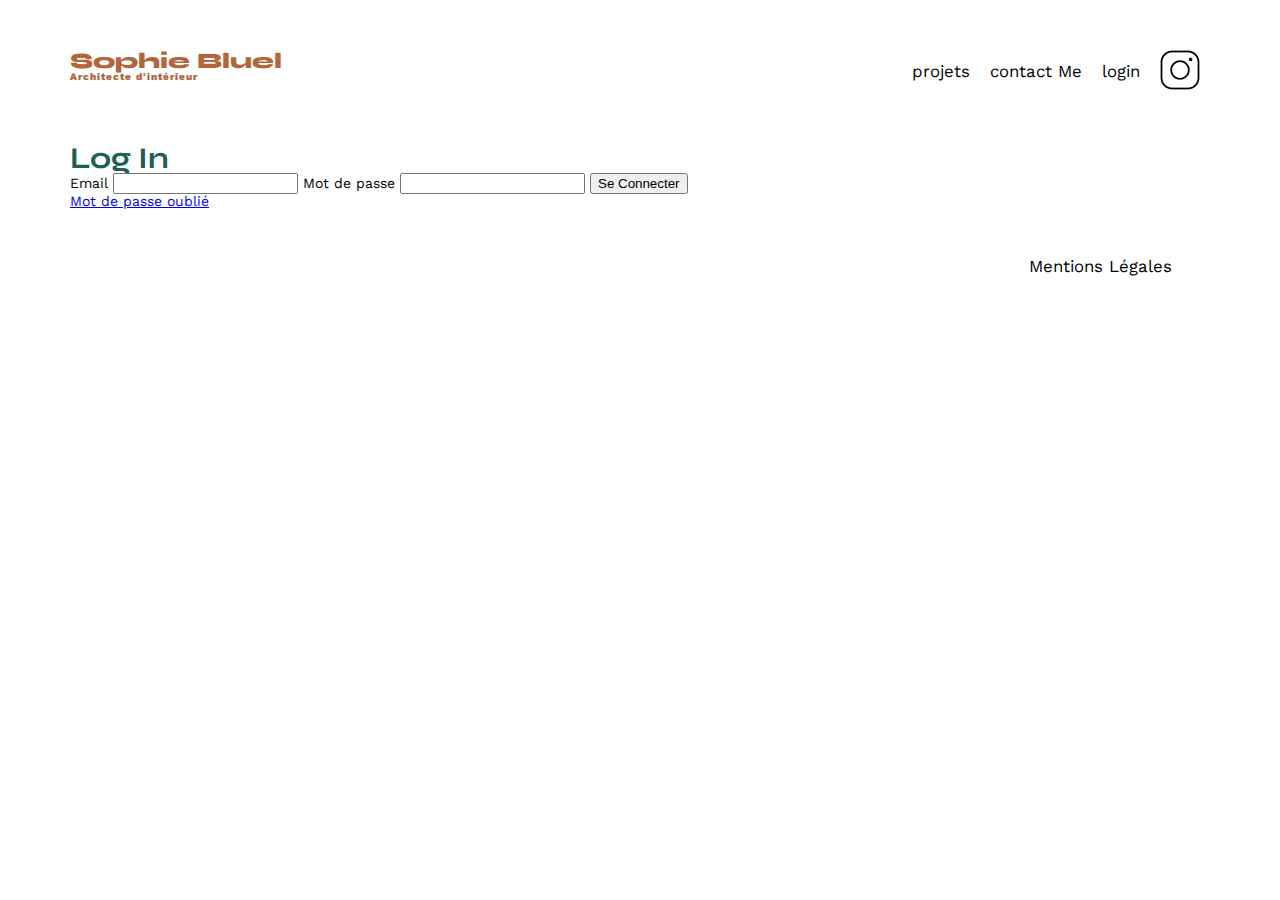
==== login.html @ 292db284 "add all modifications" ====
<!DOCTYPE html>
<html lang="fr">
<head>
    <meta charset="UTF-8">
    <meta name="viewport" content="width=device-width, initial-scale=1.0">
    <title>Login In</title>
	<meta name="viewport" content="width=device-width, initial-scale=1.0">
	<link rel="preconnect" href="https://fonts.googleapis.com">
	<link rel="preconnect" href="https://fonts.gstatic.com" crossorigin>
	<link href="https://fonts.googleapis.com/css2?family=Syne:wght@700;800&family=Work+Sans&display=swap" rel="stylesheet">
	<meta name="description" content="">
	<link rel="stylesheet" href="./assets/style.css">
</head>
<body>
    <header>
        <h1>Sophie Bluel <span>Architecte d'intérieur </span></h1>
	<nav>
		<ul>
			<li>projets</li>
			<li>contact Me</li>
			<li>login </li>
			<li><img src="./assets/icons/instagram.png" alt="Instagram"></li>
		</ul>
	</nav>
    </header>
    <main>
        <section id="Login">
            <h2>Log In</h2>
            <form id="form_login" action="#" method="post">
                <label for="email">Email</label>
                <input type="email" name="email_login" id="email_login">
              <label for="password">Mot de passe</label>
              <input type="password" name="password" id="password">
                <input type="button" id="connectBtn" value="Se Connecter">
            <p><a href="#" target="_blank">Mot de passe oublié</a></p>
            </form>
        </section>  
    </main>
    <footer>
        <nav>
            <ul>
                <li>Mentions Légales</li>
            </ul>
        </nav>
    </footer>    
    <script src="./assets/js/login.js"></script>
</body>
</html>
---- assets/style.css ----
/* http://meyerweb.com/eric/tools/css/reset/
   v2.0 | 20110126
   License: none (public domain)
*/

html, body, div, span, applet, object, iframe,
h1, h2, h3, h4, h5, h6, p, blockquote, pre,
a, abbr, acronym, address, big, cite, code,
del, dfn, em, img, ins, kbd, q, s, samp,
small, strike, strong, sub, sup, tt, var,
b, u, i, center,
dl, dt, dd, ol, ul, li,
fieldset, form, label, legend,
table, caption, tbody, tfoot, thead, tr, th, td,
article, aside, canvas, details, embed,
figure, figcaption, footer, header, hgroup,
menu, nav, output, ruby, section, summary,
time, mark, audio, video {
	margin: 0;
	padding: 0;
	border: 0;
	font-size: 100%;
	font: inherit;
	vertical-align: baseline;
}
/* HTML5 display-role reset for older browsers */
article, aside, details, figcaption, figure,
footer, header, hgroup, menu, nav, section {
	display: block;
}
body {
	line-height: 1;
}
ol, ul {
	list-style: none;
}
blockquote, q {
	quotes: none;
}
blockquote:before, blockquote:after,
q:before, q:after {
	content: '';
	content: none;
}
table {
	border-collapse: collapse;
	border-spacing: 0;
}
/** end reset css**/
body {
	max-width: 1140px;
	margin:auto;
	font-family: 'Work Sans' ;
	font-size: 14px;
}
header {
	display: flex;
	justify-content: space-between;
	margin: 50px 0
}
section {
	margin: 50px 0
}

h1{
	display: flex;
	flex-direction: column;
	font-family: 'Syne';
	font-size: 22px;
	font-weight: 800;
	color: #B1663C
}

h1 > span {
	font-family: 'Work Sans';
	font-size:10px;
	letter-spacing: 0.1em;
;
}

h2{
	font-family: 'Syne';
	font-weight: 700;
	font-size: 30px;
	color: #1D6154
}
nav ul {
	display: flex;
	align-items: center;
	list-style-type: none;

}
nav li {
	padding: 0 10px;
	font-size: 1.2em;
}

li:hover {
	color: #B1663C;
}
#introduction {
	display: flex;
	align-items: center;
}
#introduction figure {
	flex: 1
}
#introduction img {
	display: block;
	margin: auto;
	width: 80%;
}

#introduction article {
	flex: 1
}
#introduction h2 {
	margin-bottom: 1em;
}

#introduction p {
	margin-bottom: 0.5em;
}
#portfolio h2 {
	text-align: center;
	margin-bottom: 1em;
}
.gallery {
	width: 100%;
	display: grid;
	grid-template-columns: 1fr 1fr 1fr;
	grid-column-gap: 20px;
	grid-row-gap: 20px;
}

.gallery img {
	width: 100%;

}
#contact {
	width: 50%;
margin: auto;

}
#contact > * {
	text-align: center;

}
#contact h2{
	margin-bottom: 20px;
}
#contact form {
	text-align: left;
	margin-top:30px;
	display: flex;
	flex-direction: column;
}

#contact input {
	height: 50px;
	font-size: 1.2em;
	border: none;
	box-shadow: 0px 4px 14px rgba(0, 0, 0, 0.09);
}
#contact label {
	margin: 2em 0 1em 0;
}
#contact textarea {
	border: none;
	box-shadow: 0px 4px 14px rgba(0, 0, 0, 0.09);
}

input[type="submit"]{
	font-family: 'Syne';
	font-weight: 700;
	color: white;
	background-color: #1D6154;
	margin : 2em auto ;
	width: 180px;
	text-align: center;
	border-radius: 60px ;
}

footer nav ul {
	display: flex;
	justify-content: flex-end;
	margin: 2em
}
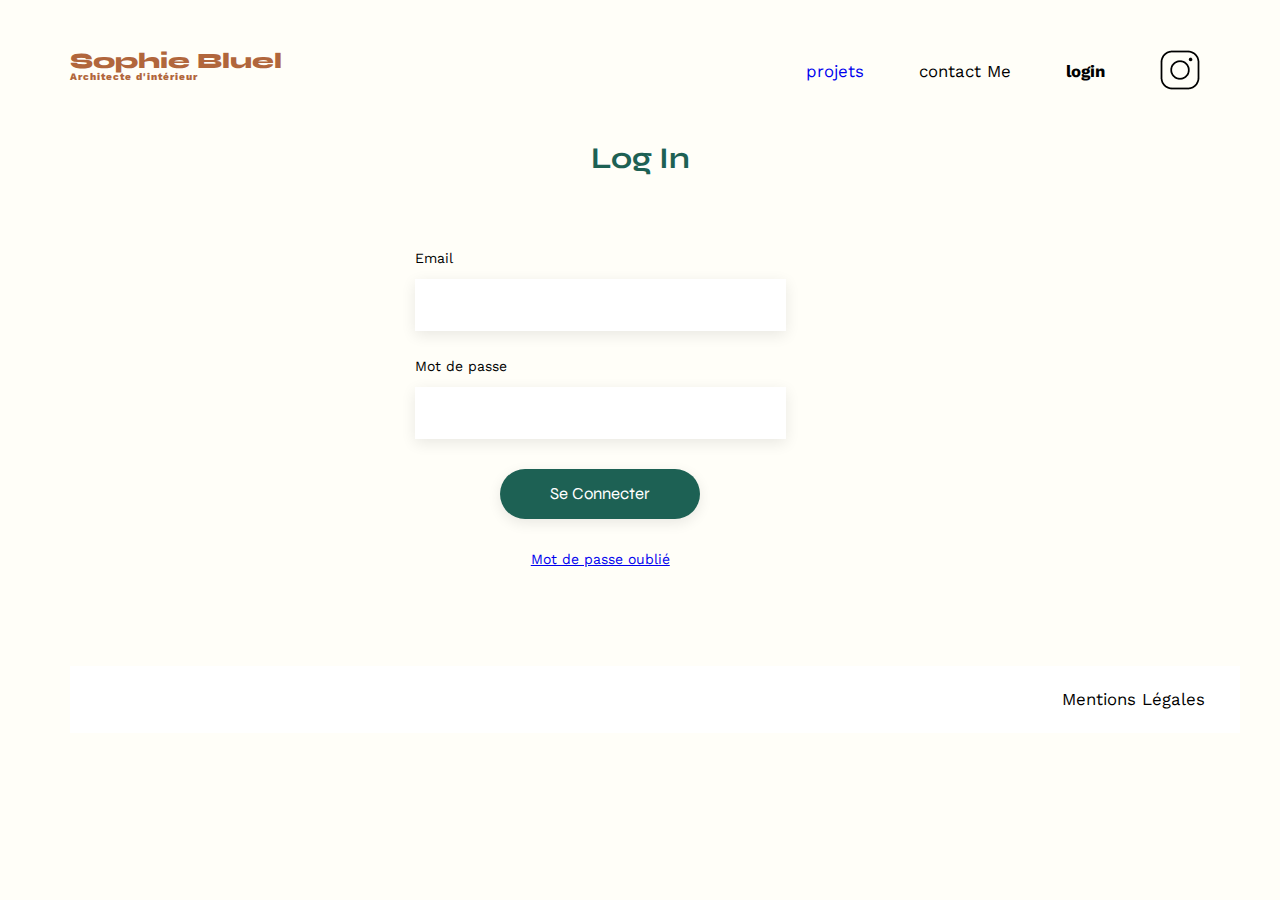
==== commit fb21594b: "add all modifications" ====
--- a/login.html
+++ b/login.html
@@ -15,10 +15,10 @@
     <header>
         <h1>Sophie Bluel <span>Architecte d'intérieur </span></h1>
 	<nav>
-		<ul>
-			<li>projets</li>
+		<ul class="nav_login">
+			<li><a href="./index.html">projets</a></li>
 			<li>contact Me</li>
-			<li>login </li>
+			<li class="nav_actif">login </li>
 			<li><img src="./assets/icons/instagram.png" alt="Instagram"></li>
 		</ul>
 	</nav>
@@ -27,12 +27,15 @@
         <section id="Login">
             <h2>Log In</h2>
             <form id="form_login" action="#" method="post">
-                <label for="email">Email</label>
+                <label for="email_login" id="email_label">Email</label>
                 <input type="email" name="email_login" id="email_login">
-              <label for="password">Mot de passe</label>
-              <input type="password" name="password" id="password">
+            
+                <label for="password" id="password_label">Mot de passe</label>
+                <input type="password" name="password" id="password">
+            
                 <input type="button" id="connectBtn" value="Se Connecter">
-            <p><a href="#" target="_blank">Mot de passe oublié</a></p>
+            
+                <p><a href="#" target="_blank">Mot de passe oublié</a></p>
             </form>
         </section>  
     </main>
--- a/assets/style.css
+++ b/assets/style.css
@@ -1,4 +1,4 @@
-/* http://meyerweb.com/eric/tools/css/reset/
+/* /* http://meyerweb.com/eric/tools/css/reset/
    v2.0 | 20110126
    License: none (public domain)
 */
@@ -52,7 +52,36 @@
 	margin:auto;
 	font-family: 'Work Sans' ;
 	font-size: 14px;
-}
+	background-color: #FFFEF8;
+
+}
+
+/* barre d'édition */
+.barre_edition{
+	display: flex;
+	width: 100%;
+	height: 45px;
+	background-color: black;
+	justify-content: center;
+	display: none;
+}
+.text_edition{
+	display: flex;
+	align-items: center;
+	justify-content: center;
+	font-family: 'Work Sans' ;
+    color: white;
+	font-size: 15px;
+	gap: 5px;
+
+}
+.fa-regular{
+	display: flex;
+	color:white;
+	width: 20px;
+	align-items: center;
+}
+
 header {
 	display: flex;
 	justify-content: space-between;
@@ -98,6 +127,12 @@
 li:hover {
 	color: #B1663C;
 }
+
+li a{
+text-decoration-line: none;
+
+}
+
 #introduction {
 	display: flex;
 	align-items: center;
@@ -121,10 +156,40 @@
 #introduction p {
 	margin-bottom: 0.5em;
 }
+
 #portfolio h2 {
 	text-align: center;
 	margin-bottom: 1em;
 }
+/* boutons des catégories */
+.categoryBtns{
+	display: flex;
+	flex-direction: row;
+	justify-content: center;
+	margin-bottom: 30px;
+}
+
+
+.button{
+	font-family: 'Syne';
+	font-weight: normal;
+	color:  #1D6154;
+	background-color: #FFFEF8;
+	border-color: #1D6154;
+	border-width: 1px;
+	margin : 5px;
+	border-radius: 30px ;
+	padding: 9px;
+	border-style: groove;
+
+
+}
+
+.button:hover{
+	background-color: #1D6154;
+	color: white;
+}
+
 .gallery {
 	width: 100%;
 	display: grid;
@@ -181,9 +246,93 @@
 	border-radius: 60px ;
 }
 
+/* login page */
+.nav_login{
+	gap: 35px;
+}
+
+.nav_login a:visited{
+color: black;
+}
+
+.nav_actif{
+	font-weight: bolder;
+}
+
+#Login {
+width: 50%;
+margin: auto;
+display: flex;
+justify-content: center;
+flex-direction: column;
+}
+
+#Login h2 {
+display: flex;
+justify-content: center;
+align-items: center;
+margin-bottom: 20px;
+
+}
+
+#Login form {
+	margin-top:30px;
+	display: flex;
+	flex-direction: column;
+	justify-content: center;
+	width: 65%;
+	margin-left: 60px;
+
+}
+#Login input {
+	justify-content: center;
+	height: 50px;
+	font-size: 1.2em;
+	border: none;
+	box-shadow: 0px 4px 14px rgba(0, 0, 0, 0.09);
+}
+#Login label {
+	margin: 2em 0 1em 0;
+}
+#Login textarea {
+	border: none;
+	box-shadow: 0px 4px 14px rgba(0, 0, 0, 0.09);
+}
+
+input[type="button"] {
+	font-family: 'Syne';
+	font-weight: normal;
+	color: white;
+	background-color: #1D6154;
+	margin : 2em auto ;
+	width: 200px;
+	display: flex;
+	align-items: center;
+	border-radius: 60px ;
+	margin-top: 30px;
+}
+#Login p {
+	display: flex;
+	justify-content: center;
+	color: #3D3D3D;
+}
+
+#Login a:visited{
+	color: #3D3D3D;
+
+}
+/* footer */
+footer{
+ background-color:white;
+margin-top: 100px;
+width: 100%;
+padding: 15px;
+
+}
+
 footer nav ul {
 	display: flex;
 	justify-content: flex-end;
-	margin: 2em
-}
-
+	padding: 10px;
+}
+
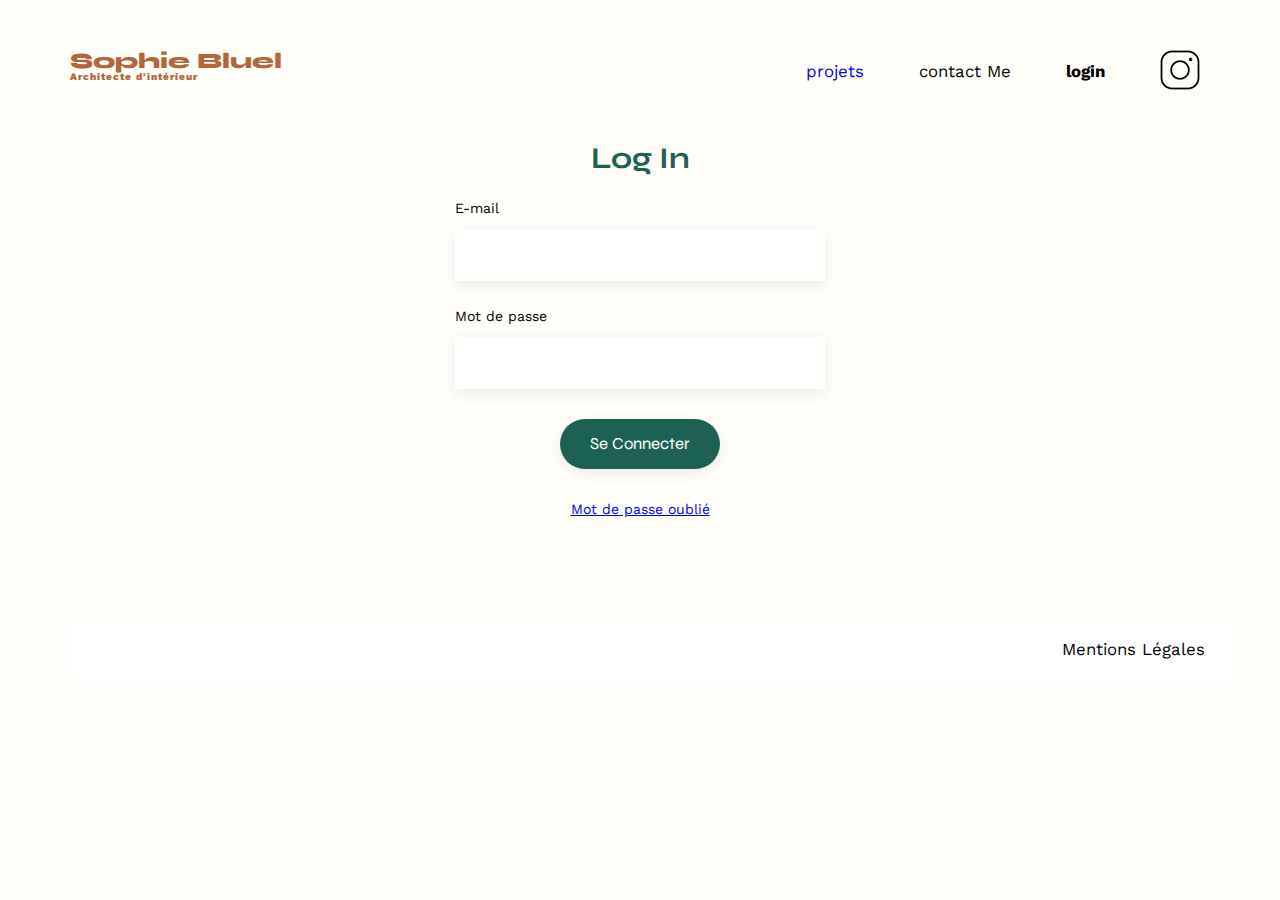
==== commit cc26d3d4: "add all" ====
--- a/login.html
+++ b/login.html
@@ -1,43 +1,46 @@
 <!DOCTYPE html>
 <html lang="fr">
+
 <head>
     <meta charset="UTF-8">
     <meta name="viewport" content="width=device-width, initial-scale=1.0">
     <title>Login In</title>
-	<meta name="viewport" content="width=device-width, initial-scale=1.0">
-	<link rel="preconnect" href="https://fonts.googleapis.com">
-	<link rel="preconnect" href="https://fonts.gstatic.com" crossorigin>
-	<link href="https://fonts.googleapis.com/css2?family=Syne:wght@700;800&family=Work+Sans&display=swap" rel="stylesheet">
-	<meta name="description" content="">
-	<link rel="stylesheet" href="./assets/style.css">
+    <meta name="viewport" content="width=device-width, initial-scale=1.0">
+    <link rel="preconnect" href="https://fonts.googleapis.com">
+    <link rel="preconnect" href="https://fonts.gstatic.com" crossorigin>
+    <link href="https://fonts.googleapis.com/css2?family=Syne:wght@700;800&family=Work+Sans&display=swap"
+        rel="stylesheet">
+    <meta name="description" content="">
+    <link rel="stylesheet" href="./assets/style.css">
 </head>
+
 <body>
     <header>
         <h1>Sophie Bluel <span>Architecte d'intérieur </span></h1>
-	<nav>
-		<ul class="nav_login">
-			<li><a href="./index.html">projets</a></li>
-			<li>contact Me</li>
-			<li class="nav_actif">login </li>
-			<li><img src="./assets/icons/instagram.png" alt="Instagram"></li>
-		</ul>
-	</nav>
+        <nav>
+            <ul class="nav_login">
+                <li><a href="./index.html">projets</a></li>
+                <li>contact Me</li>
+                <li class="nav_actif">login </li>
+                <li><img src="./assets/icons/instagram.png" alt="Instagram"></li>
+            </ul>
+        </nav>
     </header>
     <main>
         <section id="Login">
             <h2>Log In</h2>
             <form id="form_login" action="#" method="post">
-                <label for="email_login" id="email_label">Email</label>
+                <label for="email_login" id="email_label">E-mail</label>
                 <input type="email" name="email_login" id="email_login">
-            
+
                 <label for="password" id="password_label">Mot de passe</label>
                 <input type="password" name="password" id="password">
-            
+
                 <input type="button" id="connectBtn" value="Se Connecter">
-            
+
                 <p><a href="#" target="_blank">Mot de passe oublié</a></p>
             </form>
-        </section>  
+        </section>
     </main>
     <footer>
         <nav>
@@ -45,7 +48,8 @@
                 <li>Mentions Légales</li>
             </ul>
         </nav>
-    </footer>    
+    </footer>
     <script src="./assets/js/login.js"></script>
 </body>
+
 </html>--- a/assets/style.css
+++ b/assets/style.css
@@ -3,19 +3,87 @@
    License: none (public domain)
 */
 
-html, body, div, span, applet, object, iframe,
-h1, h2, h3, h4, h5, h6, p, blockquote, pre,
-a, abbr, acronym, address, big, cite, code,
-del, dfn, em, img, ins, kbd, q, s, samp,
-small, strike, strong, sub, sup, tt, var,
-b, u, i, center,
-dl, dt, dd, ol, ul, li,
-fieldset, form, label, legend,
-table, caption, tbody, tfoot, thead, tr, th, td,
-article, aside, canvas, details, embed,
-figure, figcaption, footer, header, hgroup,
-menu, nav, output, ruby, section, summary,
-time, mark, audio, video {
+html,
+body,
+div,
+span,
+applet,
+object,
+iframe,
+h1,
+h2,
+h3,
+h4,
+h5,
+h6,
+p,
+blockquote,
+pre,
+a,
+abbr,
+acronym,
+address,
+big,
+cite,
+code,
+del,
+dfn,
+em,
+img,
+ins,
+kbd,
+q,
+s,
+samp,
+small,
+strike,
+strong,
+sub,
+sup,
+tt,
+var,
+b,
+u,
+i,
+center,
+dl,
+dt,
+dd,
+ol,
+ul,
+li,
+fieldset,
+form,
+label,
+legend,
+table,
+caption,
+tbody,
+tfoot,
+thead,
+tr,
+th,
+td,
+article,
+aside,
+canvas,
+details,
+embed,
+figure,
+figcaption,
+footer,
+header,
+hgroup,
+menu,
+nav,
+output,
+ruby,
+section,
+summary,
+time,
+mark,
+audio,
+video {
 	margin: 0;
 	padding: 0;
 	border: 0;
@@ -23,61 +91,83 @@
 	font: inherit;
 	vertical-align: baseline;
 }
+
 /* HTML5 display-role reset for older browsers */
-article, aside, details, figcaption, figure,
-footer, header, hgroup, menu, nav, section {
+article,
+aside,
+details,
+figcaption,
+figure,
+footer,
+header,
+hgroup,
+menu,
+nav,
+section {
 	display: block;
 }
+
 body {
 	line-height: 1;
 }
-ol, ul {
+
+ol,
+ul {
 	list-style: none;
 }
-blockquote, q {
+
+blockquote,
+q {
 	quotes: none;
 }
-blockquote:before, blockquote:after,
-q:before, q:after {
+
+blockquote:before,
+blockquote:after,
+q:before,
+q:after {
 	content: '';
 	content: none;
 }
+
 table {
 	border-collapse: collapse;
 	border-spacing: 0;
 }
+
 /** end reset css**/
 body {
 	max-width: 1140px;
-	margin:auto;
-	font-family: 'Work Sans' ;
+	margin: auto;
+	font-family: 'Work Sans';
 	font-size: 14px;
 	background-color: #FFFEF8;
 
 }
 
-/* barre d'édition */
-.barre_edition{
+/************** barre d'édition **************/
+.barre_edition {
 	display: flex;
 	width: 100%;
 	height: 45px;
 	background-color: black;
 	justify-content: center;
-	display: none;
-}
-.text_edition{
-	display: flex;
-	align-items: center;
-	justify-content: center;
-	font-family: 'Work Sans' ;
-    color: white;
+	/* display: none; */
+}
+
+.text_edition {
+	display: flex;
+	align-items: center;
+	justify-content: center;
+	font-family: 'Work Sans';
+	color: white;
 	font-size: 15px;
 	gap: 5px;
 
 }
-.fa-regular{
-	display: flex;
-	color:white;
+
+.fa-regular {
+	display: flex;
+	color: white;
 	width: 20px;
 	align-items: center;
 }
@@ -87,11 +177,12 @@
 	justify-content: space-between;
 	margin: 50px 0
 }
+
 section {
 	margin: 50px 0
 }
 
-h1{
+h1 {
 	display: flex;
 	flex-direction: column;
 	font-family: 'Syne';
@@ -100,25 +191,27 @@
 	color: #B1663C
 }
 
-h1 > span {
+h1>span {
 	font-family: 'Work Sans';
-	font-size:10px;
+	font-size: 10px;
 	letter-spacing: 0.1em;
-;
-}
-
-h2{
+	;
+}
+
+h2 {
 	font-family: 'Syne';
 	font-weight: 700;
 	font-size: 30px;
 	color: #1D6154
 }
+
 nav ul {
 	display: flex;
 	align-items: center;
 	list-style-type: none;
 
 }
+
 nav li {
 	padding: 0 10px;
 	font-size: 1.2em;
@@ -128,18 +221,30 @@
 	color: #B1663C;
 }
 
-li a{
-text-decoration-line: none;
-
-}
+li a {
+	text-decoration-line: none;
+
+}
+
+li a:visited {
+	color: black;
+}
+
+li a:hover {
+	color: #B1663C;
+
+}
+
 
 #introduction {
 	display: flex;
 	align-items: center;
 }
+
 #introduction figure {
 	flex: 1
 }
+
 #introduction img {
 	display: block;
 	margin: auto;
@@ -149,6 +254,7 @@
 #introduction article {
 	flex: 1
 }
+
 #introduction h2 {
 	margin-bottom: 1em;
 }
@@ -161,8 +267,9 @@
 	text-align: center;
 	margin-bottom: 1em;
 }
-/* boutons des catégories */
-.categoryBtns{
+
+/* *******boutons des catégories *****/
+.categoryBtns {
 	display: flex;
 	flex-direction: row;
 	justify-content: center;
@@ -170,22 +277,27 @@
 }
 
 
-.button{
+.button {
 	font-family: 'Syne';
 	font-weight: normal;
-	color:  #1D6154;
+	color: #1D6154;
 	background-color: #FFFEF8;
 	border-color: #1D6154;
 	border-width: 1px;
-	margin : 5px;
-	border-radius: 30px ;
+	margin: 5px;
+	border-radius: 30px;
 	padding: 9px;
 	border-style: groove;
 
 
 }
 
-.button:hover{
+.button_actif {
+	background-color: #1D6154;
+	color: white;
+}
+
+.button:hover {
 	background-color: #1D6154;
 	color: white;
 }
@@ -202,21 +314,25 @@
 	width: 100%;
 
 }
+
 #contact {
 	width: 50%;
-margin: auto;
-
-}
-#contact > * {
+	margin: auto;
+
+}
+
+#contact>* {
 	text-align: center;
 
 }
-#contact h2{
+
+#contact h2 {
 	margin-bottom: 20px;
 }
+
 #contact form {
 	text-align: left;
-	margin-top:30px;
+	margin-top: 30px;
 	display: flex;
 	flex-direction: column;
 }
@@ -227,63 +343,69 @@
 	border: none;
 	box-shadow: 0px 4px 14px rgba(0, 0, 0, 0.09);
 }
+
 #contact label {
 	margin: 2em 0 1em 0;
 }
+
 #contact textarea {
 	border: none;
 	box-shadow: 0px 4px 14px rgba(0, 0, 0, 0.09);
 }
 
-input[type="submit"]{
+input[type="submit"] {
 	font-family: 'Syne';
 	font-weight: 700;
 	color: white;
 	background-color: #1D6154;
-	margin : 2em auto ;
+	margin: 2em auto;
 	width: 180px;
 	text-align: center;
-	border-radius: 60px ;
-}
-
-/* login page */
-.nav_login{
+	border-radius: 60px;
+}
+
+/************ login page **************/
+.nav_login {
 	gap: 35px;
 }
 
-.nav_login a:visited{
-color: black;
-}
-
-.nav_actif{
+.nav_login a:visited {
+	color: black;
+}
+
+.nav_login a:hover {
+	color: #B1663C;
+}
+
+.nav_actif {
 	font-weight: bolder;
 }
 
 #Login {
-width: 50%;
-margin: auto;
-display: flex;
-justify-content: center;
-flex-direction: column;
+	width: 65%;
+	margin: auto;
+	display: flex;
+	justify-content: center;
+	align-items: center;
+
+	flex-direction: column;
 }
 
 #Login h2 {
-display: flex;
-justify-content: center;
-align-items: center;
-margin-bottom: 20px;
+	display: flex;
+	justify-content: center;
+	align-items: center;
 
 }
 
 #Login form {
-	margin-top:30px;
 	display: flex;
 	flex-direction: column;
 	justify-content: center;
-	width: 65%;
-	margin-left: 60px;
-
-}
+	width: 50%;
+
+}
+
 #Login input {
 	justify-content: center;
 	height: 50px;
@@ -291,9 +413,11 @@
 	border: none;
 	box-shadow: 0px 4px 14px rgba(0, 0, 0, 0.09);
 }
+
 #Login label {
 	margin: 2em 0 1em 0;
 }
+
 #Login textarea {
 	border: none;
 	box-shadow: 0px 4px 14px rgba(0, 0, 0, 0.09);
@@ -304,29 +428,31 @@
 	font-weight: normal;
 	color: white;
 	background-color: #1D6154;
-	margin : 2em auto ;
-	width: 200px;
-	display: flex;
-	align-items: center;
-	border-radius: 60px ;
+	margin: 2em auto;
+	width: 160px;
+	display: flex;
+	align-items: center;
+	border-radius: 60px;
 	margin-top: 30px;
 }
+
 #Login p {
 	display: flex;
 	justify-content: center;
 	color: #3D3D3D;
 }
 
-#Login a:visited{
+#Login a:visited {
 	color: #3D3D3D;
 
 }
-/* footer */
-footer{
- background-color:white;
-margin-top: 100px;
-width: 100%;
-padding: 15px;
+
+/************* footer **************/
+footer {
+	background-color: white;
+	margin-top: 100px;
+	width: 100%;
+	padding: 15px;
 
 }
 
@@ -334,5 +460,4 @@
 	display: flex;
 	justify-content: flex-end;
 	padding: 10px;
-}
-
+}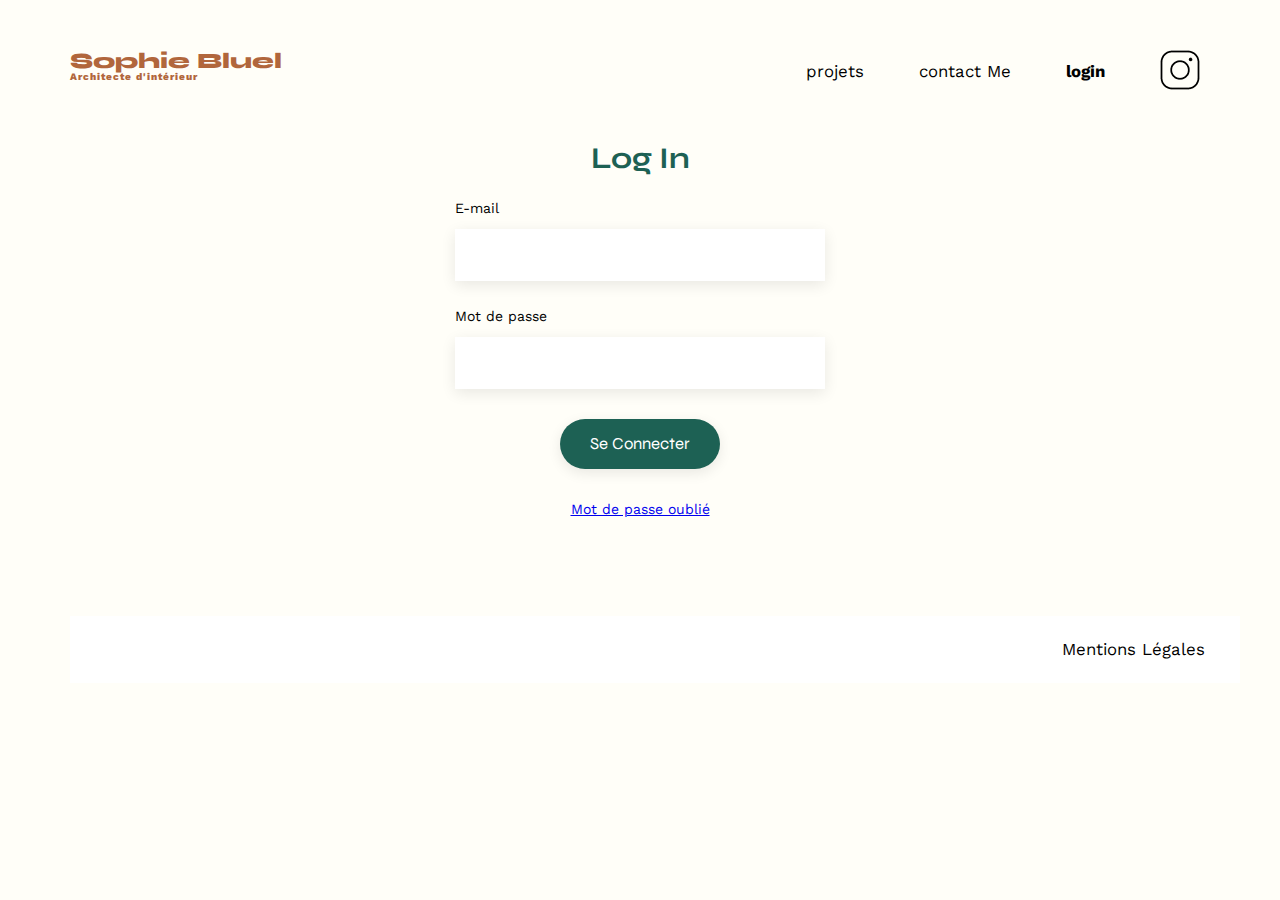
==== commit 4d126e80: "add modif code JS" ====
--- a/login.html
+++ b/login.html
@@ -11,7 +11,7 @@
     <link href="https://fonts.googleapis.com/css2?family=Syne:wght@700;800&family=Work+Sans&display=swap"
         rel="stylesheet">
     <meta name="description" content="">
-    <link rel="stylesheet" href="./assets/style.css">
+    <link rel="stylesheet" href="/style.css">
 </head>
 
 <body>
@@ -50,6 +50,7 @@
         </nav>
     </footer>
     <script src="./assets/js/login.js"></script>
+    <script src="./assets/js/main.js"></script>
 </body>
 
 </html>--- a/style.css
+++ b/style.css
@@ -0,0 +1,822 @@
+/*# sourceMappingURL=style.css.map */
+/* /* /* http://meyerweb.com/eric/tools/css/reset/
+   v2.0 | 20110126
+   License: none (public domain)
+*/
+
+html,
+body,
+div,
+span,
+applet,
+object,
+iframe,
+h1,
+h2,
+h3,
+h4,
+h5,
+h6,
+p,
+blockquote,
+pre,
+a,
+abbr,
+acronym,
+address,
+big,
+cite,
+code,
+del,
+dfn,
+em,
+img,
+ins,
+kbd,
+q,
+s,
+samp,
+small,
+strike,
+strong,
+sub,
+sup,
+tt,
+var,
+b,
+u,
+i,
+center,
+dl,
+dt,
+dd,
+ol,
+ul,
+li,
+fieldset,
+form,
+label,
+legend,
+table,
+caption,
+tbody,
+tfoot,
+thead,
+tr,
+th,
+td,
+article,
+aside,
+canvas,
+details,
+embed,
+figure,
+figcaption,
+footer,
+header,
+hgroup,
+menu,
+nav,
+output,
+ruby,
+section,
+summary,
+time,
+mark,
+audio,
+video {
+	margin: 0;
+	padding: 0;
+	border: 0;
+	font-size: 100%;
+	font: inherit;
+	vertical-align: baseline;
+}
+
+/* HTML5 display-role reset for older browsers */
+article,
+aside,
+details,
+figcaption,
+figure,
+footer,
+header,
+hgroup,
+menu,
+nav,
+section {
+	display: block;
+}
+
+body {
+	line-height: 1;
+}
+
+ol,
+ul {
+	list-style: none;
+}
+
+blockquote,
+q {
+	quotes: none;
+}
+
+blockquote:before,
+blockquote:after,
+q:before,
+q:after {
+	content: '';
+	content: none;
+}
+
+table {
+	border-collapse: collapse;
+	border-spacing: 0;
+}
+
+/** end reset css**/
+body {
+	max-width: 1140px;
+	margin: auto;
+	font-family: 'Work Sans';
+	font-size: 14px;
+	background-color: #FFFEF8;
+
+}
+
+/************** barre d'édition **************/
+.barre_edition {
+	display: flex;
+	width: 100%;
+	height: 55px;
+	background-color: black;
+}
+
+.text_edition {
+	display: flex;
+	align-items:center;
+	justify-content: center;
+	text-align: center;
+	align-self: center;
+	font-family: 'Work Sans';
+	color: white;
+	font-size: 16px;
+	gap: 15px;
+	padding-top: 15px;
+
+}
+
+p .fa-pen-to-square {
+	display: flex;
+	color: white;
+	width: 10px;
+	align-items: center;
+}
+
+header {
+	display: flex;
+	justify-content: space-between;
+	margin: 50px 0
+}
+
+section {
+	margin: 50px 0
+}
+
+h1 {
+	display: flex;
+	flex-direction: column;
+	font-family: 'Syne';
+	font-size: 22px;
+	font-weight: 800;
+	color: #B1663C
+}
+
+h1>span {
+	font-family: 'Work Sans';
+	font-size: 10px;
+	letter-spacing: 0.1em;
+	;
+}
+
+h2 {
+	font-family: 'Syne';
+	font-weight: 700;
+	font-size: 30px;
+	color: #1D6154
+}
+
+nav ul {
+	display: flex;
+	align-items: center;
+	list-style-type: none;
+
+}
+
+nav li {
+	padding: 0 10px;
+	font-size: 1.2em;
+}
+
+li:hover {
+	color: #000000;
+	font-weight: bolder;
+}
+
+li a {
+	text-decoration-line: none;
+	color: black;
+
+
+}
+
+li a:visited {
+	color: black;
+}
+
+li a:hover {
+	color: #000000;
+	font-weight: bolder;
+
+}
+
+
+#introduction {
+	display: flex;
+	align-items: center;
+}
+
+#introduction figure {
+	flex: 1
+}
+
+#introduction img {
+	display: block;
+	margin: auto;
+	width: 80%;
+}
+
+#introduction article {
+	flex: 1
+}
+
+#introduction h2 {
+	margin-bottom: 1em;
+}
+
+#introduction p {
+	margin-bottom: 0.5em;
+}
+
+#portfolio h2 {
+	text-align: center;
+	margin-bottom: 1em;
+}
+
+/********** BTN pour modifier les travaux *************/
+.modifier_works {
+	display: flex;
+	padding-left: 690px;
+	margin-top: -52px;
+	margin-bottom: 40px;
+}
+
+.btnModif {
+	display: flex;
+	font-family: "Work Sans";
+	border: none;
+	color: #000;
+	font-size: 14px;
+	text-align: center;
+	background-color: #FFFEF8;
+	gap: 7px;
+
+}
+
+.fa-pen-to-square {
+	color: black;
+
+}
+
+/*********** Fenêtre modale Gallery ***************/
+#modale {
+	display: none;
+	position: fixed;
+	z-index: 1;
+	padding-top: 100px;
+	left: 0;
+	top: 0;
+	width: 100%;
+	height: 100%;
+	background-color: rgb(0, 0, 0);
+	background-color: rgba(0, 0, 0, 0.4);
+
+}
+
+#modale-gallery {
+	background-color: #fefefe;
+	margin: auto;
+	border: 1px solid #888;
+	width: 30%;
+	padding: 60px;
+	height: 450px;
+	border-radius: 10px;
+}
+
+#gallery-content {
+	margin: auto;
+	border-bottom: 1px solid #888;
+	display: flex;
+	flex-direction: row;
+	justify-content: center;
+	flex-wrap: wrap;
+	overflow: auto;
+	padding-top: 20px;
+	gap: 10px;
+}
+
+.modale-title {
+	padding-bottom: 10px;
+	font-family: "Work Sans";
+	font-weight: normal;
+	font-size: 20px;
+	color: black;
+	display: flex;
+	height: 0;
+	justify-content: center;
+}
+
+.cardImg img {
+	display: flex;
+	width: 100%;
+	object-fit: cover;
+}
+
+.cardImg {
+	width: 15%;
+	padding-bottom: 20px;
+}
+
+/*********** icone supprimer ************/
+.fa-trash-can {
+	background-color: #000;
+	padding: 11px;
+	color: white;
+	height: 0px;
+	width: 0px;
+	display: flex;
+	justify-content: center;
+	align-items: center;
+	position: absolute;
+	margin-top: -87px;
+	margin-left: 42px;
+	border-radius: 3px;
+}
+
+/******* close btn gallery ********/
+.close {
+	color: black;
+	font-size: 22px;
+	font-weight: bold;
+	height: 0;
+	display: flex;
+	position: absolute;
+	float: right;
+	margin-top: -42px;
+	left: 1010px;
+}
+
+.close:hover,
+.close:focus {
+	cursor: pointer;
+}
+
+/*********** Bouton ajout des images *********/
+.Btn-Ajouter {
+	display: flex;
+	justify-content: center;
+	padding-top: 30px;
+}
+
+.Ajout-Img {
+	font-family: 'Syne';
+	font-weight: normal;
+	color: white;
+	background-color: #1D6154;
+	border-radius: 35px;
+	padding: 11px;
+	width: 250px;
+	border-style: none;
+}
+
+/********* Modale Formulaire d'ajout ************/
+#modale-form {
+	background-color: #fefefe;
+	margin: auto;
+	border:auto;
+	width: 30%;
+	padding: 60px;
+	height: 450px;
+	border-radius: 10px;
+	display: flex;
+	flex-direction: column;
+	justify-content: center;
+	align-items: center;
+
+}
+
+#form-content {
+	display: flex;
+	flex-direction: column;
+	justify-content: center;
+	align-items: center;
+	background-color: #fefefe;
+	margin: auto;
+	border:none;
+	width: 100%;
+	
+}
+
+/****** insérer image *********/
+#uploadForm {
+	display: flex;
+	flex-direction: column;
+	align-items: center;
+	justify-content: center;
+	width: 100%;
+	gap: 20px;
+}
+
+#upload-Img {
+	display: flex;
+	flex-direction: column;
+	align-items: center;
+	justify-content: center;
+	background-color: #E8F1F6;
+	padding: 15px;
+	height: 135px;
+	width: 78%;
+	gap: 10px;
+}
+
+#upload-Img .fa-image {
+	color: #B9C5CC;
+	font-size: 70px;
+
+}
+
+.picture {
+	object-fit: contain;
+	display: flex;
+	height: 100px;
+
+}
+
+.add-picture {
+	font-weight: 600;
+	color: #306685;
+	background-color: rgba(196, 189, 189, 0.816);
+	border-radius: 35px;
+	padding: 11px;
+	width: 170px;
+	border-style: none;
+	display: flex;
+	justify-content: center;	
+	cursor: pointer;
+}
+
+#imageUnput {
+	position: absolute;
+	width: 0.1%;
+	height: 0.1px;
+	overflow: hidden;
+	opacity: 0;
+	z-index: -1;
+}
+ input[type="file" i]{
+display: none;
+}
+
+.modaleform_text {
+	font-weight: normal;
+	font-size: 12px;
+	color: #444444;
+}
+
+/********Formulaire Titre  & catégrorie **********/
+#title {
+	width: 85%;
+	border: none;
+	box-shadow: 0px 4px 14px rgba(0, 0, 0, 0.09);
+	height: 35px;
+	display: flex;
+	flex-direction: row;
+	font-family: "Work Sans";
+	color: #444;
+}
+
+.title-formulaire {
+	font-family: "Work Sans";
+	font-size: 14px;
+	font-weight: 500;
+	color: #3D3D3D;
+	display: flex;
+	flex-direction: row;
+	margin-left: -360px;
+	margin-bottom: -10px;
+}
+
+#category {
+	width: 85%;
+	border: none;
+	box-shadow: 0px 4px 14px rgba(0, 0, 0, 0.09);
+	height: 35px;
+	display: flex;
+	flex-direction: row;
+	font-family: "Work Sans";
+	color: #444;
+}
+
+.title-category {
+	font-family: "Work Sans";
+	font-weight: 500;
+	font-size: 14px;
+	color: #3D3D3D;
+	display: flex;
+	flex-direction: row;
+	margin-left: -320px;
+    margin-bottom: -10px;
+}
+
+/************header form**********/
+.fa-arrow-left {
+	color: black;
+	font-size: 18px;
+	font-weight: bold;
+	height: 0;
+	display: flex;
+	position: absolute;
+	float: left;
+	margin-top: -42px;
+	left: 500px;
+}
+
+.fa-arrow-left:hover,
+.fa-arrow-left:focus {
+	cursor: pointer;
+}
+
+.close-form {
+	color: black;
+	font-size: 20px;
+	font-weight: bold;
+	display: flex;
+	position: absolute;
+	float: right;
+	margin-top: -42px;
+	left: 1010px;
+}
+
+.close-form:hover,
+.close-form:focus {
+	cursor: pointer;
+}
+
+
+.form-title {
+	font-weight: normal;
+	font-family: "Work Sans";
+	font-size: 20px;
+	color: black;
+	display: flex;
+	flex-direction: row;
+	height: 0;
+	justify-content: center;
+	align-items: center;
+	padding-bottom: 15px;
+}
+
+
+
+/**********footer form***********/
+.form-bottom-line{
+	width: 85%;
+	color: #B3B3B3;
+	margin-top: 15px;
+}
+
+.Btn-valider {
+	display: flex;
+	justify-content: center;
+}
+
+.valider-ajout {
+	font-family: 'Syne';
+	font-weight: normal;
+	color: white;
+	background-color: #A7A7A7;
+	border-radius: 35px;
+	padding: 11px;
+	width: 220px;
+	border-style: none;
+}
+
+.valider-ajout_active {
+	background-color: #1D6154;
+}
+
+/******** boutons catégories du site ********/
+.categoryBtns {
+	display: flex;
+	flex-direction: row;
+	justify-content: center;
+	margin-bottom: 30px;
+}
+
+
+.button {
+	font-family: 'Syne';
+	font-weight: normal;
+	color: #1D6154;
+	background-color: #FFFEF8;
+	border-color: #1D6154;
+	border-width: 1px;
+	margin: 5px;
+	border-radius: 30px;
+	padding: 9px;
+	border-style: groove;
+
+
+}
+
+.button_actif {
+	background-color: #1D6154;
+	color: white;
+}
+
+.button:hover {
+	background-color: #1D6154;
+	color: white;
+}
+
+.gallery {
+	width: 100%;
+	display: grid;
+	grid-template-columns: 1fr 1fr 1fr;
+	grid-column-gap: 20px;
+	grid-row-gap: 20px;
+}
+
+.gallery img {
+	width: 100%;
+
+}
+
+#contact {
+	width: 50%;
+	margin: auto;
+
+}
+
+#contact>* {
+	text-align: center;
+
+}
+
+#contact h2 {
+	margin-bottom: 20px;
+}
+
+#contact form {
+	text-align: left;
+	margin-top: 30px;
+	display: flex;
+	flex-direction: column;
+}
+
+#contact input {
+	height: 50px;
+	font-size: 1.2em;
+	border: none;
+	box-shadow: 0px 4px 14px rgba(0, 0, 0, 0.09);
+}
+
+#contact label {
+	margin: 2em 0 1em 0;
+}
+
+#contact textarea {
+	border: none;
+	box-shadow: 0px 4px 14px rgba(0, 0, 0, 0.09);
+}
+
+input[type="submit"] {
+	font-family: 'Syne';
+	font-weight: 700;
+	color: white;
+	background-color: #1D6154;
+	margin: 2em auto;
+	width: 180px;
+	text-align: center;
+	border-radius: 60px;
+}
+
+/************ login page **************/
+.nav_login {
+	gap: 35px;
+}
+
+.nav_login a:visited {
+	color: black;
+}
+
+.nav_login a:hover {
+	color: #000000;
+	font-weight: bolder;
+}
+
+.nav_actif {
+	font-weight: bolder;
+}
+
+#Login {
+	width: 65%;
+	margin: auto;
+	display: flex;
+	justify-content: center;
+	align-items: center;
+
+	flex-direction: column;
+}
+
+#Login h2 {
+	display: flex;
+	justify-content: center;
+	align-items: center;
+
+}
+
+#Login form {
+	display: flex;
+	flex-direction: column;
+	justify-content: center;
+	width: 50%;
+
+}
+
+#Login input {
+	justify-content: center;
+	height: 50px;
+	font-size: 1.2em;
+	border: none;
+	box-shadow: 0px 4px 14px rgba(0, 0, 0, 0.09);
+}
+
+#Login label {
+	margin: 2em 0 1em 0;
+}
+
+#Login textarea {
+	border: none;
+	box-shadow: 0px 4px 14px rgba(0, 0, 0, 0.09);
+}
+
+input[type="button"] {
+	font-family: 'Syne';
+	font-weight: normal;
+	color: white;
+	background-color: #1D6154;
+	margin: 2em auto;
+	width: 160px;
+	display: flex;
+	align-items: center;
+	border-radius: 60px;
+	margin-top: 30px;
+}
+
+#Login p {
+	display: flex;
+	justify-content: center;
+	color: #3D3D3D;
+}
+
+#Login a:visited {
+	color: #3D3D3D;
+
+}
+
+/************* footer **************/
+footer {
+	background-color: white;
+	margin-top: 100px;
+	width: 100%;
+	padding: 15px;
+
+}
+
+footer nav ul {
+	display: flex;
+	justify-content: flex-end;
+	padding: 10px;
+}